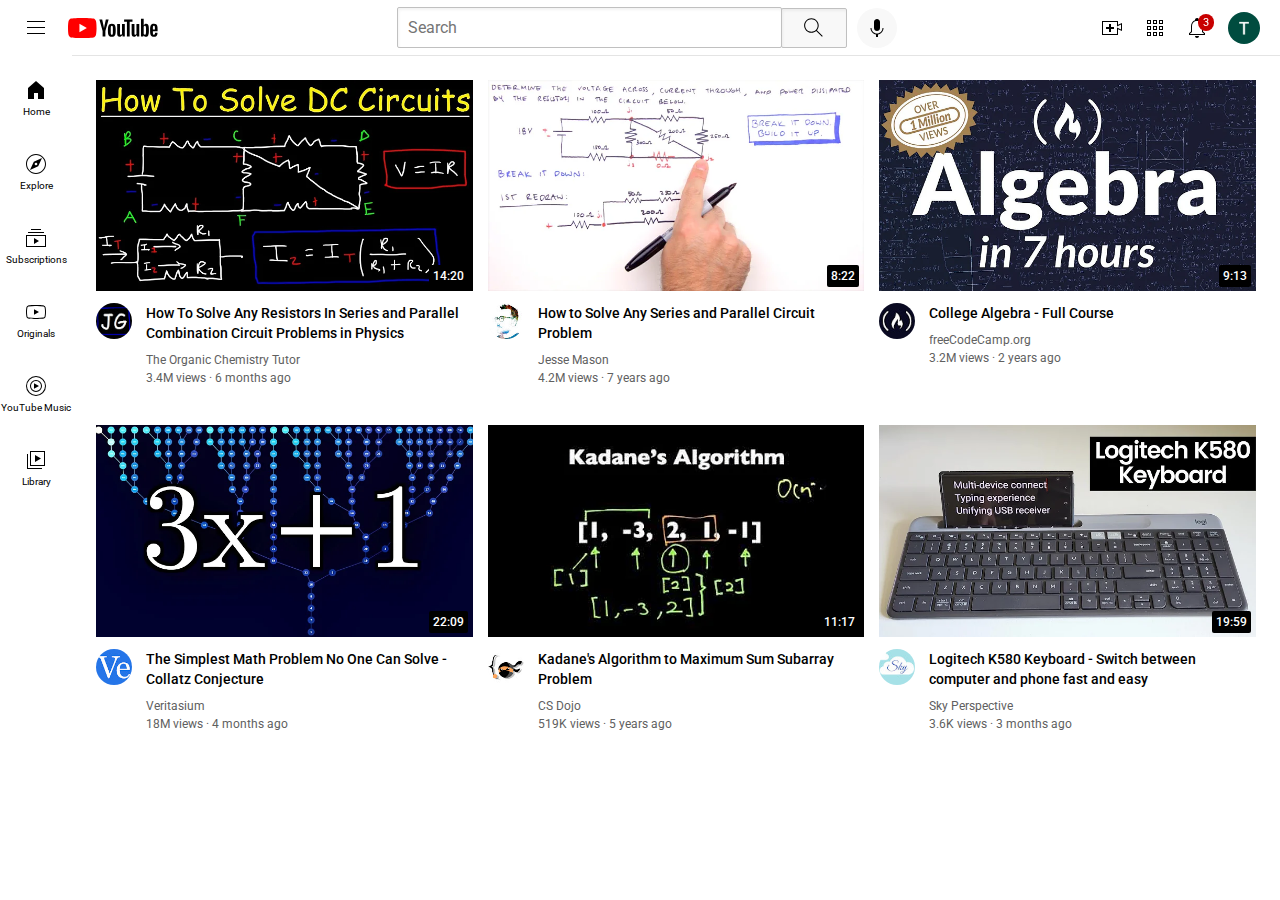
==== index.html @ 4899c906 "Rename youtube.html to index.html" ====
<!DOCTYPE html>
<html>
  <head>
    <title>YouTube.com Clone</title>
    <link rel="stylesheet" href="styles/video.css" />
    <link rel="stylesheet" href="styles/general.css" />
    <link rel="stylesheet" href="styles/header.css" />
    <link rel="preconnect" href="https://fonts.googleapis.com" />
    <link rel="preconnect" href="https://fonts.gstatic.com" crossorigin />
    <link rel="stylesheet" href="styles/sidebar.css">
    <link
      href="https://fonts.googleapis.com/css2?family=Montserrat:wght@400;700&family=Open+Sans:wght@400;700&family=Roboto:wght@400;500;700&display=swap"
      rel="stylesheet"
    />
    <body>
      <div class="header">
        <div class="left-section">
          <img class="hamburger-menu" src="/icons/hamburger-menu.svg"></img>
          <img class="youtube-logo" src="/icons/youtube-logo.svg">
        </div>
        
        <div class="middle-section">
          <input class="search-bar" type="text" placeholder="Search" />
          <button class="search-button">
            <img class='search-icon' src="/icons/search.svg">
            <div class="tooltip">Search</div>
          </button>
          <button class="voice-search-button">
            <img class="voice-search-icon" src="/icons/voice-search-icon.svg">
            <div class="tooltip">Search with your voice</div>
          </button>
        </div>
        <div class="right-section">
          <div class="upload-icon-container">
            <img class='upload-icon' src="/icons/upload.svg">
            <div class="tooltip">Create</div>
          </div>
       

        <div class="apps-icon-container">
          <img class="apps-icon" src="/icons/youtube-apps.svg">
          <div class="tooltip">YouTube Apps</div>
        </div>  
       

        <div class="notifications-icon-container">
          <div class="notifications-icon-container-for-hovering">
            <img class="notifications-icon" src="/icons/notifications.svg">
            <div class="tooltip">Notifications</div>
          </div>
          <div class="notifications-count">3</div>
        </div>
        
          <img class="current-user-icon" src="/icons/channel-icon.jpg">
        
        </div>
        </div>
      </div>

      <div class="sidebar">
        <div class="sidebar-link">
          <img src="/sidebar-icons/home.svg">
          <p>Home</p>
        </div>
        <div class="sidebar-link">
          <img src="/sidebar-icons/explore.svg">
          <p>Explore</p>
        </div>
        <div class="sidebar-link">
          <img src="/sidebar-icons/subscriptions.svg">
          <p>Subscriptions</p>
        </div>
        <div class="sidebar-link">
          <img src="/sidebar-icons/originals.svg">
          <p>Originals</p>
        </div>
        <div class="sidebar-link">
          <img src="/sidebar-icons/youtube-music.svg">
          <p>YouTube Music</p>
        </div>
        <div class="sidebar-link">
          <img src="/sidebar-icons/library.svg">
          <p>Library</p>
        </div>

      </div>

      <div class="video-grid">
        <div class="video-preview">
          <div class="thumbnail-row">
            <a href="https://www.youtube.com/watch?v=eFlJy0cPbsY">
            <img class="thumbnail" src="thumbnails/thumbnail-1.webp"/>
            </a>
            
            <div class="video-time">14:20</div>
          </div>
          <div class="video-info-grid">

            <div class="channel-picture">
              <a href="https://www.youtube.com/@TheOrganicChemistryTutor"> <img class="profile-picture" src="channel-picture/channel-1.jpeg"/></a>
            <div class="channel-picture-container">
            </div>
            </div>

            <div class="video-info">
            <a href="https://www.youtube.com/watch?v=eFlJy0cPbsY" target="-blank"> 
            <p class="video-title"> How To Solve Any Resistors In Series and Parallel Combination Circuit Problems in Physics</p>
            </a>
            <a href="https://www.youtube.com/@TheOrganicChemistryTutor" target="-blank">
            <p class="video-author">The Organic Chemistry Tutor</p>
            </a>
              <p class="video-stats">3.4M views &#183; 6 months ago</p>
            </div>

          </div>
        </div>

        <div class="video-preview">
          <div class="thumbnail-row">
            <a href="https://www.youtube.com/watch?v=-PiB2Xd3P94&t=254s">
            <img class="thumbnail" src="thumbnails/thumbnail-2.webp" />
            </a>
            
            <div class="video-time">8:22</div>
          </div>
          <div class="video-info-grid">
            <div class="channel-picture">
              <a href="https://www.youtube.com/@JesseMason">
              <img class="profile-picture" src="channel-picture/channel-2.jpeg"/>
              </a>
              
            </div>
            <div class="video-info">
              <a href="https://www.youtube.com/watch?v=-PiB2Xd3P94&t=254s" target="-blank">
              <p class="video-title">How to Solve Any Series and Parallel Circuit Problem</p>
              </a>
              <a href="https://www.youtube.com/@JesseMason" target="-blank">
              <p class="video-author">Jesse Mason</p>
              </a>
              <p class="video-stats">4.2M views &#183; 7 years ago</p>
            </div>
          </div>
        </div>

        <div class="video-preview">
          <div class="thumbnail-row">
            <a href="https://www.youtube.com/watch?v=LwCRRUa8yTU">
              <img class="thumbnail" src="thumbnails/thumbnail-3.webp" />
            </a>
            
            <div class="video-time">9:13</div>
          </div>
          <div class="video-info-grid">
            <div class="channel-picture">
              <a href="https://www.youtube.com/@freecodecamp">
              <img class="profile-picture" src="channel-picture/channel-3.jpeg"/>
              </a>
              
            </div>
            <div class="video-info">
              <a href="https://www.youtube.com/watch?v=LwCRRUa8yTU" target="-blank">
                <p class="video-title">College Algebra - Full Course</p>
              </a>
              <a href="https://www.youtube.com/@freecodecamp" target="-blank">
              <p class="video-author">freeCodeCamp.org</p>
              </a>
              <p class="video-stats">3.2M views &#183; 2 years ago</p>
            </div>
          </div>
        </div>

        <div class="video-preview">
          <div class="thumbnail-row">
            <a href="https://www.youtube.com/watch?v=094y1Z2wpJg">
              <img class="thumbnail" src="thumbnails/thumbnail-4.webp" />
            </a>
            
            <div class="video-time">22:09</div>
          </div>
          <div class="video-info-grid">
            <div class="channel-picture">
              <a href="https://www.youtube.com/@veritasium">
                <img class="profile-picture" src="channel-picture/channel-4.jpeg"/>
              </a>
             
            </div>
            <div class="video-info">
              <a href="https://www.youtube.com/watch?v=094y1Z2wpJg" target="-blank">
                <p class="video-title">The Simplest Math Problem No One Can Solve - Collatz Conjecture</p>
              </a>
             <a href="https://www.youtube.com/@veritasium" target="-blank">
            <p class="video-author">Veritasium</p>
             </a>
              
              <p class="video-stats">18M views &#183; 4 months ago</p>
            </div>
          </div>
        </div>

        <div class="video-preview">
          <div class="thumbnail-row">
            <a href="https://www.youtube.com/watch?v=86CQq3pKSUw">
              <img class="thumbnail" src="thumbnails/thumbnail-5.webp" />
            </a>
            
            <div class="video-time">11:17</div>
          </div>
          <div class="video-info-grid">
            <div class="channel-picture">
              <a href="https://www.youtube.com/@CSDojo">
                <img class="profile-picture" src="channel-picture/channel-5.jpeg"/>
              </a>
            </div>
            <div class="video-info">
              <a href="https://www.youtube.com/watch?v=86CQq3pKSUw" target="-blank">
              <p class="video-title">Kadane's Algorithm to Maximum Sum Subarray Problem</p>
              </a>
              <a href="https://www.youtube.com/@CSDojo" target="-blank">
              <p class="video-author">CS Dojo</p>
              </a>
              
              <p class="video-stats">519K views &#183; 5 years ago</p>
            </div>
          </div>
        </div>

        <div class="video-preview">
          <div class="thumbnail-row">
            <a href="https://www.youtube.com/watch?v=28s6ymQCl10">
            <img class="thumbnail" src="thumbnails/thumbnail-6.webp" />
            </a>
            
            <div class="video-time">19:59</div>
          </div>
          <div class="video-info-grid">
            <div class="channel-picture">
            <a href="https://www.youtube.com/@SkyPerspective">
              <img class="profile-picture" src="channel-picture/channel-6.jpeg"/>
            </a>
              
            </div>
            <div class="video-info">
              <a href="https://www.youtube.com/watch?v=28s6ymQCl10" target="-blank">
              <p class="video-title">Logitech K580 Keyboard - Switch between computer and phone fast and easy</p>
              </a>
              <a href="https://www.youtube.com/@SkyPerspective" target="-blank">
              <p class="video-author">Sky Perspective</p>
              </a>
              <p class="video-stats">3.6K views &#183; 3 months ago</p>
            </div>
          </div>
        </div>
      </div>
    </body>
  </head>
</html>
---- styles/video.css ----
.thumbnail {
  width: 100%;
}

.video-title {
  margin-top: 0px;
  font-size: 14px;
  font-weight: 500;
  line-height: 20px;
  margin-bottom: 10px;
}

.video-info-grid {
  display: grid;
  grid-template-columns: 50px 1fr;
}

.profile-picture {
  width: 36px;
  border-radius: 50px;
}
.thumbnail-row {
  margin-bottom: 8px;
  position:relative;
}
.video-author,
.video-stats {
  font-size: 12px;
  color: rgb(96, 96, 96);
}
.video-author {
  margin-bottom: 4px;
}
.video-grid {
  display: grid;
  grid-template-columns: 1fr 1fr 1fr;
  column-gap: 15px;
  row-gap: 40px;
}

@media(max-width:600px){
.video-grid{
  grid-template-columns: 1fr 1fr;

}


}



.video-time{
background-color: black;
color:white;
position:absolute;
bottom:8px;
right:5px;
font-family: roboto, arial;
font-size:12px;
font-weight: 500;
padding-left:4px;
padding-right:4px;
padding-top:4px;
padding-bottom:4px;
border-radius: 2px;;
}
---- styles/general.css ----
p {
  font-family: roboto, arial;
  margin-top: 0;
  margin-bottom: 0;
}

body {
  margin: 0;
  padding-top:80px;
  padding-left: 96px;
  padding-right:24px;
}
a{
  color: inherit;
  text-decoration: none;
}
---- styles/header.css ----
.header {

  height: 55px;
  display: flex;
  flex-direction: row;
  justify-content: space-between;
  position:fixed;
  top:0;
  right:0;
  left:0;
  z-index:100;
  background-color: white;
border-bottom-width:1px;
border-bottom-style: solid;
border-bottom-color:rgb(228,228, 228)


}

.left-section {
  display: flex;
  align-items: center;
}

.middle-section {
  flex: 1;
  margin-left: 70px;
  margin-right: 35px;
  max-width: 500px;
  display: flex;
  align-items: center;
}
.right-section {
  width: 180px;
  display: flex;
  align-items: center;
  justify-content: space-between;
  flex-shrink: 0;
}

.hamburger-menu{
  height: 24px;
  margin-left: 24px;
  margin-right:20px;
  cursor:pointer;
}

.youtube-logo{
  height: 20px;
  cursor: pointer;
}

.search-bar{
flex:1;
height: 36.5px;
padding-left: 10px;
font-size: 16px;
border-style: solid;
border-width:1px;
border-color: rgb(192, 192, 192);
border-radius: 2px;
box-shadow: inset 1px 2px 3px rgba(0,0,0,0.05);
width:0;
}

.search-bar::placeholder{
  font-family: Roboto, arial;
  font-size: 16px;
}

.search-button{
height: 40px;
width:66px;
background-color: #f8f8f8;
border-width: 1px;
border-style: solid;
border-color: rgb(192, 192, 192);
border-radius: 2px;
box-shadow: inset 1px 2px 3px rgba(0,0,0,0.05);
margin-left: -1px;
margin-right: 10px;
cursor: pointer;
}

.search-button, 
.voice-search-button,
.upload-icon-container,
.apps-icon-container,
.notifications-icon-container-for-hovering{
display: flex;
position:relative;
justify-content: center;
align-items: center;
cursor:pointer;
}


.search-button .tooltip,
.voice-search-button .tooltip,
.upload-icon-container .tooltip,
.apps-icon-container .tooltip,
.notifications-icon-container-for-hovering .tooltip{
  font-family: roboto, arial;
  position:absolute;
  background-color: gray;
  color:white;
  padding: 4px 8px 4px 8px;
  border-radius:2px;
  font-size:12px;
  bottom:-30px;
  opacity:0;
  transition: opacity 0.15s;
  pointer-events: none;
  white-space: nowrap;
}

.search-button:hover .tooltip,
.voice-search-button:hover .tooltip,
.upload-icon-container:hover .tooltip,
.apps-icon-container:hover .tooltip,
.notifications-icon-container-for-hovering:hover .tooltip
{
  opacity:1;
} 
  
.search-icon{
  height: 25px; 
}

.voice-search-button{
height:40px;
width: 40px;
border-radius: 20px;
border: none;
background-color: #f8f8f8;
}

.voice-search-icon{
height: 24px;
}

.upload-icon, .apps-icon, .notifications-icon
{
  height: 24px;
}

.notifications-icon-container{
position:relative;
}

.notifications-count{
position:absolute;
top:-2px;
right:-5px;;
background-color: rgb(200,0,0);
color:white;
font-family:roboto, arial;
font-size:11px;
padding-left:5px;
padding-right:5px;
padding-top:2px;
padding-bottom:2px;
border-radius:10px;

}

.current-user-icon{
  height: 32px;
  border-radius: 16px;
  margin-right: 20px;
}
---- styles/sidebar.css ----
.sidebar{
position:fixed;
left:0;
bottom:0;
top:55px;
background-color: white;
width:72px;
z-index:200;
padding-top:5px;
}

.sidebar-link{
height:74px;
font-family: roboto, arial;
font-size:10px;
display:flex;
flex-direction: column;
justify-content: center;
align-items: center;
cursor: pointer;
}

.sidebar-link:hover{
    background-color: rgb(235, 235, 235);;
}

.sidebar-link img{
height:24px;
margin-bottom:4px;
}
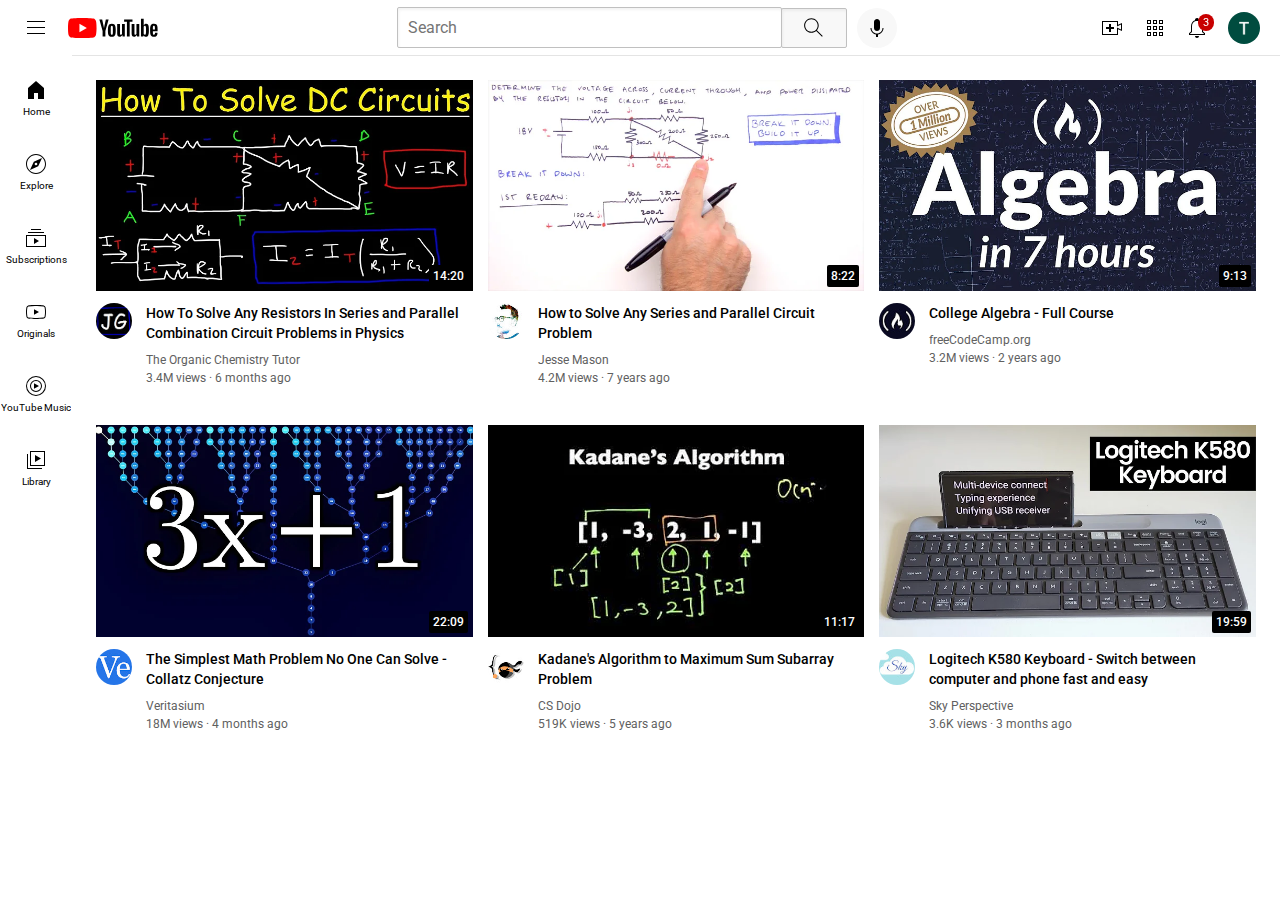
==== commit 38f0de99: "Setting images" ====
--- a/index.html
+++ b/index.html
@@ -15,43 +15,43 @@
     <body>
       <div class="header">
         <div class="left-section">
-          <img class="hamburger-menu" src="/icons/hamburger-menu.svg"></img>
-          <img class="youtube-logo" src="/icons/youtube-logo.svg">
+          <img class="hamburger-menu" src="icons/hamburger-menu.svg"></img>
+          <img class="youtube-logo" src="icons/youtube-logo.svg">
         </div>
         
         <div class="middle-section">
           <input class="search-bar" type="text" placeholder="Search" />
           <button class="search-button">
-            <img class='search-icon' src="/icons/search.svg">
+            <img class='search-icon' src="icons/search.svg">
             <div class="tooltip">Search</div>
           </button>
           <button class="voice-search-button">
-            <img class="voice-search-icon" src="/icons/voice-search-icon.svg">
+            <img class="voice-search-icon" src="icons/voice-search-icon.svg">
             <div class="tooltip">Search with your voice</div>
           </button>
         </div>
         <div class="right-section">
           <div class="upload-icon-container">
-            <img class='upload-icon' src="/icons/upload.svg">
+            <img class='upload-icon' src="icons/upload.svg">
             <div class="tooltip">Create</div>
           </div>
        
 
         <div class="apps-icon-container">
-          <img class="apps-icon" src="/icons/youtube-apps.svg">
+          <img class="apps-icon" src="icons/youtube-apps.svg">
           <div class="tooltip">YouTube Apps</div>
         </div>  
        
 
         <div class="notifications-icon-container">
           <div class="notifications-icon-container-for-hovering">
-            <img class="notifications-icon" src="/icons/notifications.svg">
+            <img class="notifications-icon" src="icons/notifications.svg">
             <div class="tooltip">Notifications</div>
           </div>
           <div class="notifications-count">3</div>
         </div>
         
-          <img class="current-user-icon" src="/icons/channel-icon.jpg">
+          <img class="current-user-icon" src="icons/channel-icon.jpg">
         
         </div>
         </div>
@@ -59,27 +59,27 @@
 
       <div class="sidebar">
         <div class="sidebar-link">
-          <img src="/sidebar-icons/home.svg">
+          <img src="sidebar-icons/home.svg">
           <p>Home</p>
         </div>
         <div class="sidebar-link">
-          <img src="/sidebar-icons/explore.svg">
+          <img src="sidebar-icons/explore.svg">
           <p>Explore</p>
         </div>
         <div class="sidebar-link">
-          <img src="/sidebar-icons/subscriptions.svg">
+          <img src="sidebar-icons/subscriptions.svg">
           <p>Subscriptions</p>
         </div>
         <div class="sidebar-link">
-          <img src="/sidebar-icons/originals.svg">
+          <img src="sidebar-icons/originals.svg">
           <p>Originals</p>
         </div>
         <div class="sidebar-link">
-          <img src="/sidebar-icons/youtube-music.svg">
+          <img src="sidebar-icons/youtube-music.svg">
           <p>YouTube Music</p>
         </div>
         <div class="sidebar-link">
-          <img src="/sidebar-icons/library.svg">
+          <img src="sidebar-icons/library.svg">
           <p>Library</p>
         </div>
 
